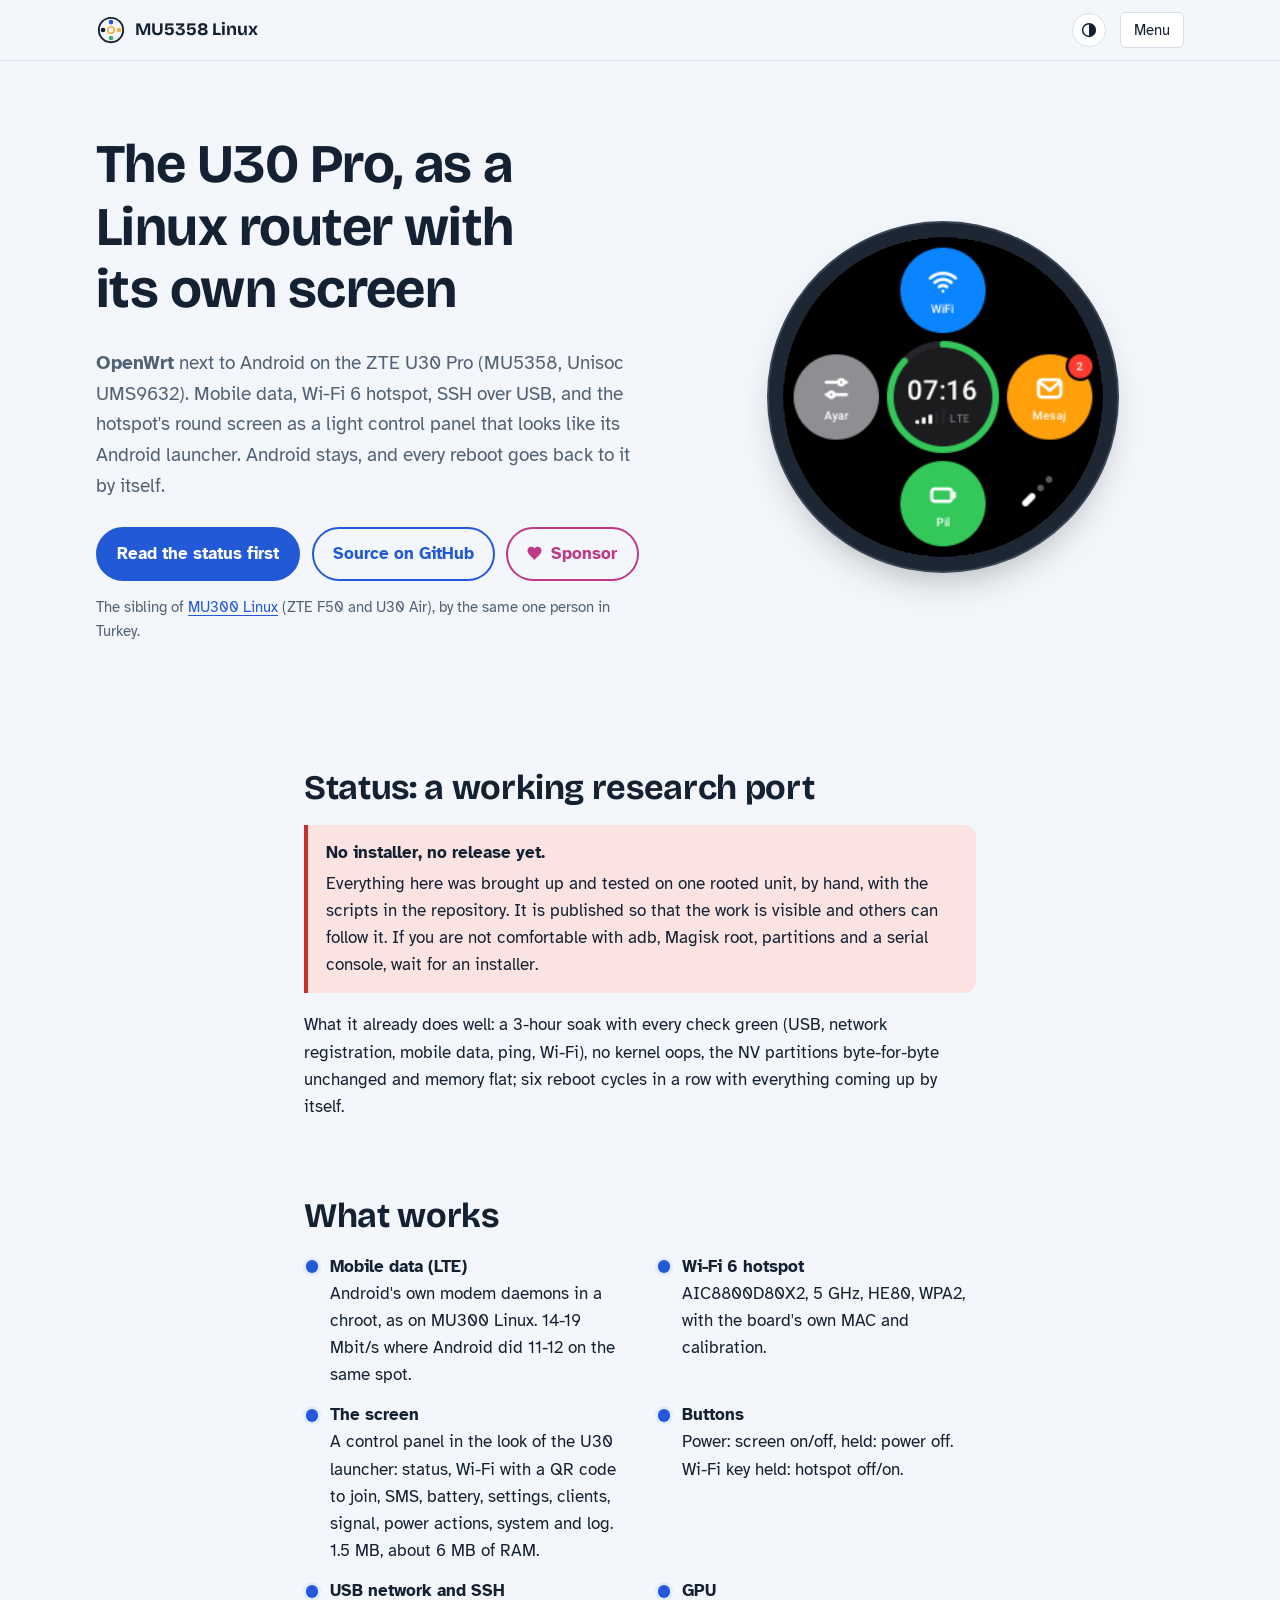
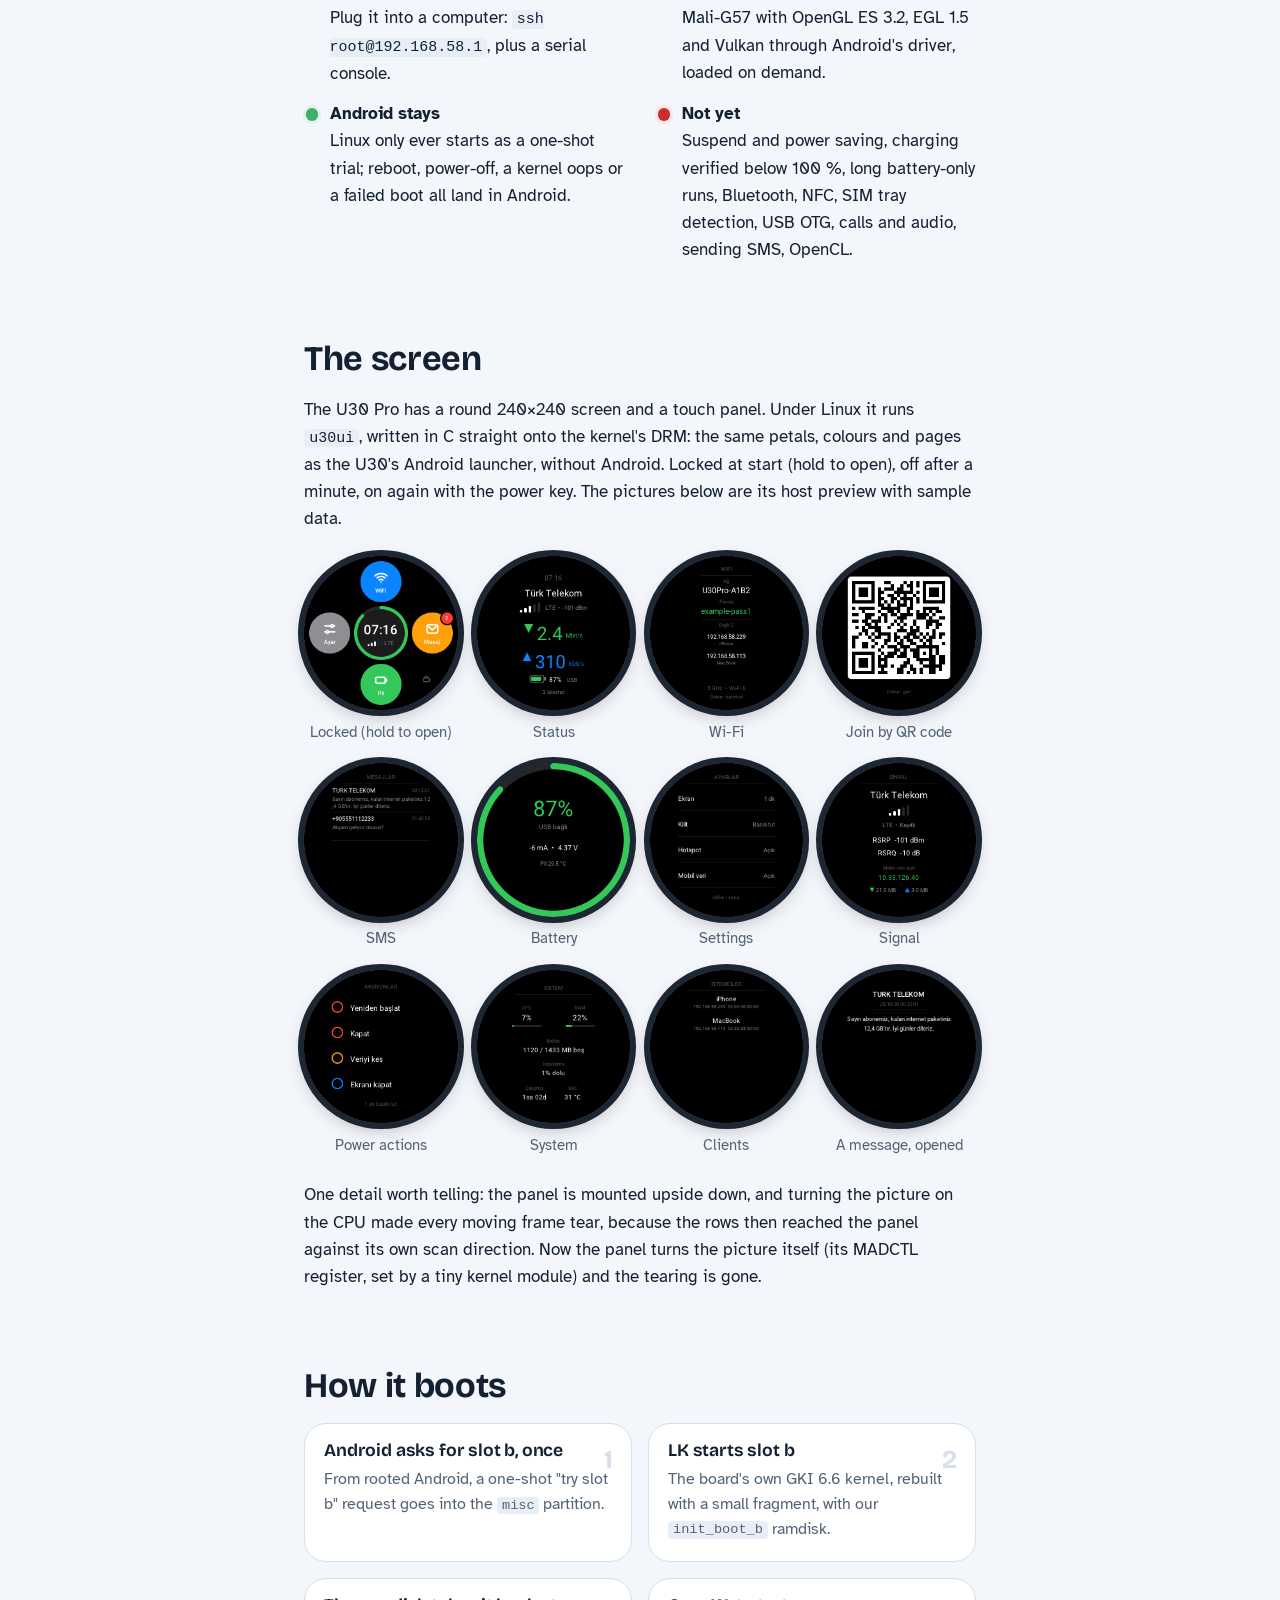
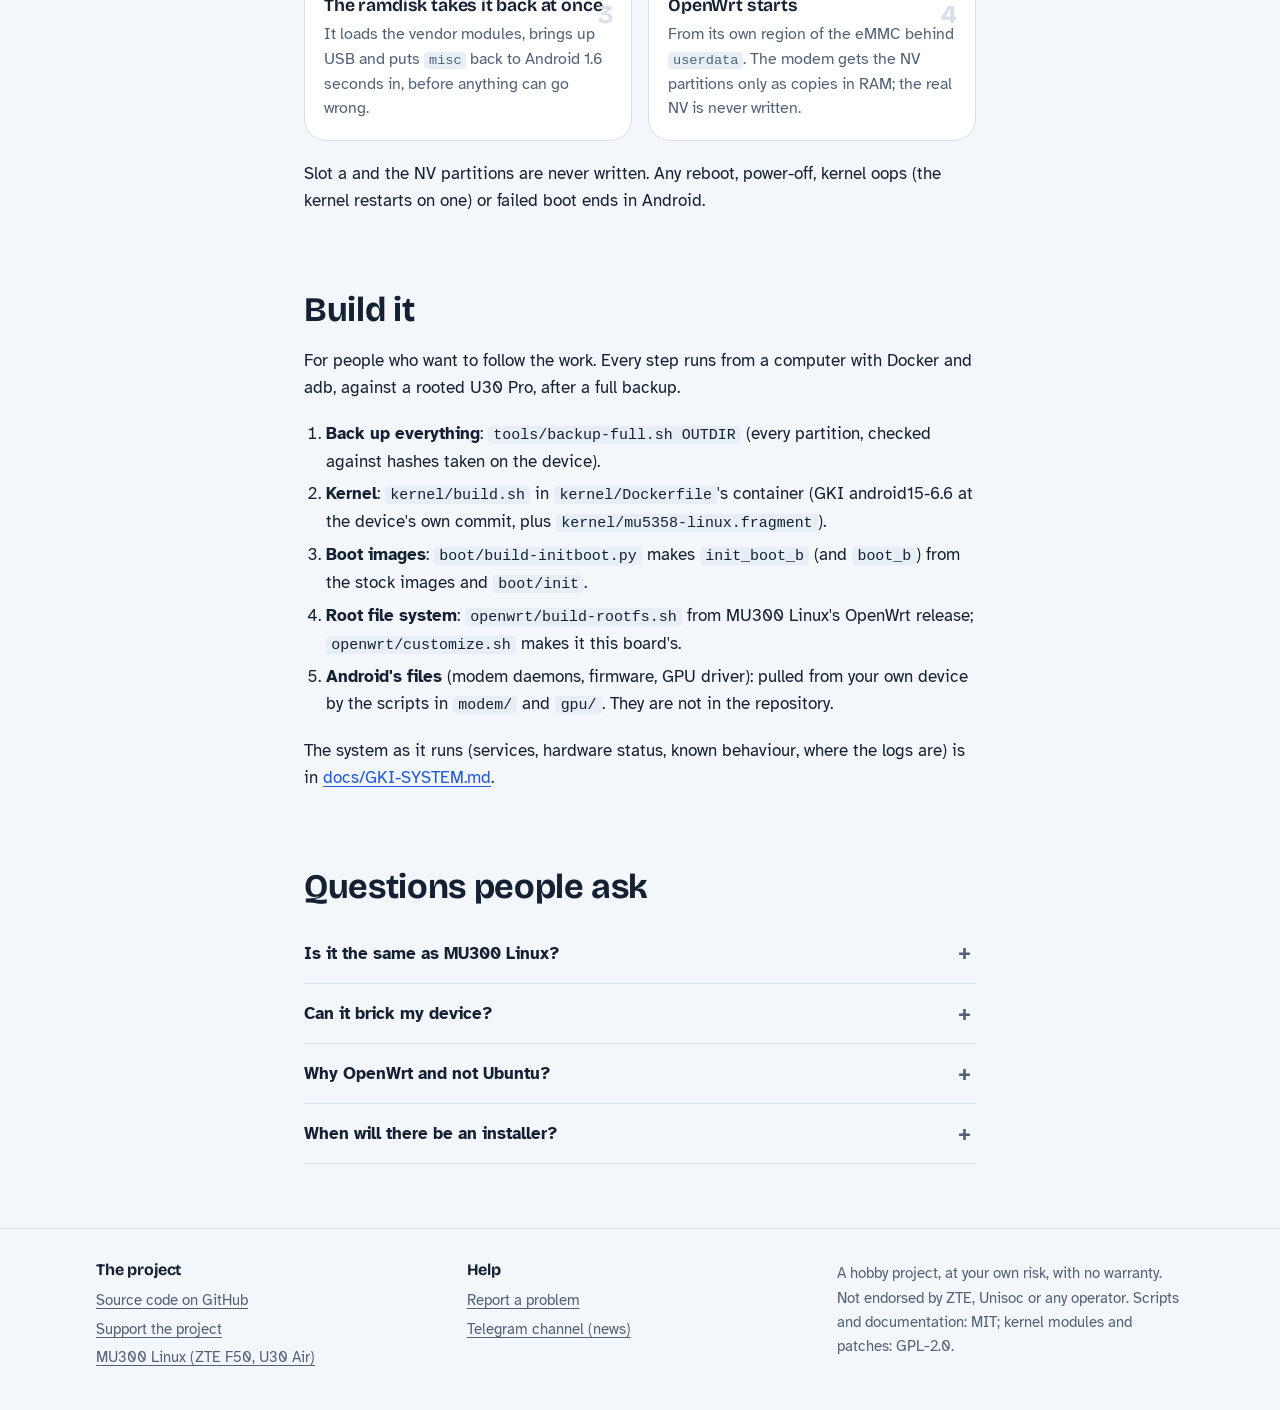
==== site/index.html @ 5063ebd4 "MU5358 Linux: OpenWrt on the ZTE U30 Pro, with its screen as a control panel The research port as it" ====
<!DOCTYPE html>
<html lang="en">
<head>
<meta charset="utf-8">
<meta name="viewport" content="width=device-width, initial-scale=1">
<script>try{var t=localStorage.getItem("mu5358-theme");if(t==="light"||t==="dark")document.documentElement.setAttribute("data-theme",t)}catch(e){}</script>
<title>MU5358 Linux: OpenWrt on the ZTE U30 Pro 5G hotspot</title>
<meta name="description" content="OpenWrt next to Android on the ZTE U30 Pro (MU5358, Unisoc UMS9632) 5G hotspot, with its round screen as a control panel. A working research port, not yet an installer.">
<link rel="canonical" href="https://kaandikec.com/mu5358-linux/">
<link rel="alternate" hreflang="en" href="https://kaandikec.com/mu5358-linux/">
<link rel="alternate" hreflang="tr" href="https://kaandikec.com/mu5358-linux/tr/">
<link rel="alternate" hreflang="x-default" href="https://kaandikec.com/mu5358-linux/">
<meta property="og:type" content="website">
<meta property="og:site_name" content="MU5358 Linux">
<meta property="og:title" content="MU5358 Linux: OpenWrt on the ZTE U30 Pro 5G hotspot">
<meta property="og:description" content="OpenWrt next to Android on the ZTE U30 Pro (UMS9632), with its round screen as a control panel. A working research port.">
<meta property="og:url" content="https://kaandikec.com/mu5358-linux/">
<meta property="og:image" content="https://kaandikec.com/mu5358-linux/assets/img/ui-home.png">
<meta name="theme-color" content="#f3f6fa" media="(prefers-color-scheme: light)">
<meta name="theme-color" content="#0d1520" media="(prefers-color-scheme: dark)">
<link rel="icon" href="assets/favicon.svg" type="image/svg+xml">
<link rel="preconnect" href="https://fonts.googleapis.com">
<link rel="preconnect" href="https://fonts.gstatic.com" crossorigin>
<link rel="stylesheet" href="https://fonts.googleapis.com/css2?family=Atkinson+Hyperlegible:ital,wght@0,400;0,700;1,400&amp;family=Bricolage+Grotesque:opsz,wght@12..96,600;12..96,700&amp;display=swap">
<link rel="stylesheet" href="assets/style.css">
<script src="assets/site.js" defer></script>
</head>
<body>
<a class="skip" href="#content">Skip to the content</a>
<header class="site-header">
<div class="wrap">
<a class="brand" href="./"><svg viewBox="0 0 64 64" aria-hidden="true"><circle cx="32" cy="32" r="26" fill="none" stroke="currentColor" stroke-width="4"/><circle cx="32" cy="15" r="5" fill="#2259d6"/><circle cx="49" cy="32" r="5" fill="#f2b23a"/><circle cx="32" cy="49" r="5" fill="#3fae6a"/><circle cx="15" cy="32" r="5" fill="currentColor"/><circle cx="32" cy="32" r="7" fill="none" stroke="#f2b23a" stroke-width="3.5"/></svg>MU5358 Linux</a>
<nav class="site-nav" id="site-nav" aria-label="Main">
<a href="#works">What works</a>
<a href="#screen">The screen</a>
<a href="#how">How it boots</a>
<a href="#build">Build it</a>
<a href="https://github.com/dikeckaan/mu5358-linux">GitHub</a>
<span class="langs" role="group" aria-label="Language"><a href="./" hreflang="en" lang="en" aria-current="true">English</a><a href="tr/" hreflang="tr" lang="tr">Türkçe</a></span>
</nav>
<button class="theme-btn" type="button" hidden data-labels="Theme|Auto|Light|Dark|follows your system|Change the colour theme"><svg class="i-auto" viewBox="0 0 24 24" aria-hidden="true"><circle cx="12" cy="12" r="8.5" fill="none" stroke="currentColor" stroke-width="2"/><path d="M12 3.5a8.5 8.5 0 0 1 0 17z" fill="currentColor"/></svg><svg class="i-light" viewBox="0 0 24 24" aria-hidden="true"><circle cx="12" cy="12" r="4.5" fill="none" stroke="currentColor" stroke-width="2"/><path d="M12 2v3M12 19v3M2 12h3M19 12h3M4.9 4.9l2.1 2.1M17 17l2.1 2.1M4.9 19.1 7 17M17 7l2.1-2.1" stroke="currentColor" stroke-width="2" stroke-linecap="round"/></svg><svg class="i-dark" viewBox="0 0 24 24" aria-hidden="true"><path d="M20 14.5A8.5 8.5 0 0 1 9.5 4a8.5 8.5 0 1 0 10.5 10.5z" fill="none" stroke="currentColor" stroke-width="2" stroke-linejoin="round"/></svg><span class="theme-name"></span></button>
<button class="menu-btn" type="button" aria-expanded="false" aria-controls="site-nav">Menu</button>
</div>
</header>
<main id="content">

<section class="hero">
<div class="wrap">
<div>
<h1>The U30 Pro, as a Linux router with its own screen</h1>
<p class="lede"><strong>OpenWrt</strong> next to Android on the ZTE U30 Pro (MU5358, Unisoc UMS9632). Mobile data,
Wi-Fi 6 hotspot, SSH over USB, and the hotspot's round screen as a light control panel that looks like its Android
launcher. Android stays, and every reboot goes back to it by itself.</p>
<div class="actions">
<a class="btn primary" href="#status">Read the status first</a>
<a class="btn" href="https://github.com/dikeckaan/mu5358-linux">Source on GitHub</a>
<a class="btn sponsor" href="https://github.com/sponsors/dikeckaan"><svg aria-hidden="true" width="16" height="16" viewBox="0 0 16 16"><path fill="currentColor" d="M8 14.2 6.9 13.2C3 9.7.5 7.4.5 4.6.5 2.4 2.2.7 4.4.7c1.2 0 2.4.6 3.1 1.5C8.2 1.3 9.4.7 10.6.7c2.2 0 3.9 1.7 3.9 3.9 0 2.8-2.5 5.1-6.4 8.6z"/></svg>Sponsor</a>
</div>
<p class="sponsor-note">The sibling of <a href="https://kaandikec.com/mu300-linux/">MU300 Linux</a> (ZTE F50 and U30 Air), by the same one person in Turkey.</p>
</div>
<img class="hero-shot" src="assets/img/ui-home.png" width="240" height="240" alt="The home screen of the U30 Pro under Linux: a clock with a battery ring in the middle, four round petals around it (WiFi, Mesaj, Pil, Ayar)">
</div>
</section>

<section>
<div class="wrap prose">

<h2 id="status">Status: a working research port</h2>
<div class="callout warn"><strong>No installer, no release yet.</strong> Everything here was brought up and tested
on one rooted unit, by hand, with the scripts in the repository. It is published so that the work is visible and
others can follow it. If you are not comfortable with adb, Magisk root, partitions and a serial console, wait for an
installer.</div>
<p>What it already does well: a 3-hour soak with every check green (USB, network registration, mobile data, ping,
Wi-Fi), no kernel oops, the NV partitions byte-for-byte unchanged and memory flat; six reboot cycles in a row with
everything coming up by itself.</p>

<h2 id="works">What works</h2>
<ul class="dots">
<li><strong>Mobile data (LTE)</strong>Android's own modem daemons in a chroot, as on MU300 Linux. 14-19 Mbit/s where Android did 11-12 on the same spot.</li>
<li><strong>Wi-Fi 6 hotspot</strong>AIC8800D80X2, 5 GHz, HE80, WPA2, with the board's own MAC and calibration.</li>
<li><strong>The screen</strong>A control panel in the look of the U30 launcher: status, Wi-Fi with a QR code to join, SMS, battery, settings, clients, signal, power actions, system and log. 1.5 MB, about 6 MB of RAM.</li>
<li><strong>Buttons</strong>Power: screen on/off, held: power off. Wi-Fi key held: hotspot off/on.</li>
<li><strong>USB network and SSH</strong>Plug it into a computer: <code>ssh root@192.168.58.1</code>, plus a serial console.</li>
<li><strong>GPU</strong>Mali-G57 with OpenGL ES 3.2, EGL 1.5 and Vulkan through Android's driver, loaded on demand.</li>
<li class="g"><strong>Android stays</strong>Linux only ever starts as a one-shot trial; reboot, power-off, a kernel oops or a failed boot all land in Android.</li>
<li class="r"><strong>Not yet</strong>Suspend and power saving, charging verified below 100 %, long battery-only runs, Bluetooth, NFC, SIM tray detection, USB OTG, calls and audio, sending SMS, OpenCL.</li>
</ul>

<h2 id="screen">The screen</h2>
<p>The U30 Pro has a round 240×240 screen and a touch panel. Under Linux it runs <code>u30ui</code>, written in C
straight onto the kernel's DRM: the same petals, colours and pages as the U30's Android launcher, without Android.
Locked at start (hold to open), off after a minute, on again with the power key. The pictures below are its host
preview with sample data.</p>
<ul class="shots">
<li><figure><img src="assets/img/ui-home-locked.png" width="240" height="240" alt="The locked home screen with a padlock" loading="lazy"><figcaption>Locked (hold to open)</figcaption></figure></li>
<li><figure><img src="assets/img/ui-status.png" width="240" height="240" alt="Status page: operator, signal bars, download and upload rate, battery and number of clients" loading="lazy"><figcaption>Status</figcaption></figure></li>
<li><figure><img src="assets/img/ui-wifi.png" width="240" height="240" alt="Wi-Fi page: network name, password and connected devices" loading="lazy"><figcaption>Wi-Fi</figcaption></figure></li>
<li><figure><img src="assets/img/ui-wifi-qr.png" width="240" height="240" alt="A QR code to join the hotspot with a phone camera" loading="lazy"><figcaption>Join by QR code</figcaption></figure></li>
<li><figure><img src="assets/img/ui-sms.png" width="240" height="240" alt="Messages page with two SMS" loading="lazy"><figcaption>SMS</figcaption></figure></li>
<li><figure><img src="assets/img/ui-battery.png" width="240" height="240" alt="Battery page: a ring at 87 percent, current, voltage and temperature" loading="lazy"><figcaption>Battery</figcaption></figure></li>
<li><figure><img src="assets/img/ui-settings.png" width="240" height="240" alt="Settings: screen timeout, lock, hotspot, mobile data" loading="lazy"><figcaption>Settings</figcaption></figure></li>
<li><figure><img src="assets/img/ui-signal.png" width="240" height="240" alt="Signal page: RSRP, RSRQ, WAN address and traffic" loading="lazy"><figcaption>Signal</figcaption></figure></li>
<li><figure><img src="assets/img/ui-actions.png" width="240" height="240" alt="Power actions: restart, power off, cut data, screen off, each needs a one-second hold" loading="lazy"><figcaption>Power actions</figcaption></figure></li>
<li><figure><img src="assets/img/ui-system.png" width="240" height="240" alt="System page: CPU, RAM, storage, uptime and SoC temperature" loading="lazy"><figcaption>System</figcaption></figure></li>
<li><figure><img src="assets/img/ui-clients.png" width="240" height="240" alt="Clients page: connected devices with their addresses" loading="lazy"><figcaption>Clients</figcaption></figure></li>
<li><figure><img src="assets/img/ui-sms-open.png" width="240" height="240" alt="One SMS opened in full" loading="lazy"><figcaption>A message, opened</figcaption></figure></li>
</ul>
<p>One detail worth telling: the panel is mounted upside down, and turning the picture on the CPU made every moving
frame tear, because the rows then reached the panel against its own scan direction. Now the panel turns the picture
itself (its MADCTL register, set by a tiny kernel module) and the tearing is gone.</p>

<h2 id="how">How it boots</h2>
<ol class="steps">
<li><h3>Android asks for slot b, once</h3><p>From rooted Android, a one-shot "try slot b" request goes into the <code>misc</code> partition.</p></li>
<li><h3>LK starts slot b</h3><p>The board's own GKI 6.6 kernel, rebuilt with a small fragment, with our <code>init_boot_b</code> ramdisk.</p></li>
<li><h3>The ramdisk takes it back at once</h3><p>It loads the vendor modules, brings up USB and puts <code>misc</code> back to Android 1.6 seconds in, before anything can go wrong.</p></li>
<li><h3>OpenWrt starts</h3><p>From its own region of the eMMC behind <code>userdata</code>. The modem gets the NV partitions only as copies in RAM; the real NV is never written.</p></li>
</ol>
<p>Slot a and the NV partitions are never written. Any reboot, power-off, kernel oops (the kernel restarts on one) or
failed boot ends in Android.</p>

<h2 id="build">Build it</h2>
<p>For people who want to follow the work. Every step runs from a computer with Docker and adb, against a rooted
U30 Pro, after a full backup.</p>
<ol>
<li><strong>Back up everything</strong>: <code>tools/backup-full.sh OUTDIR</code> (every partition, checked against hashes taken on the device).</li>
<li><strong>Kernel</strong>: <code>kernel/build.sh</code> in <code>kernel/Dockerfile</code>'s container (GKI android15-6.6 at the device's own commit, plus <code>kernel/mu5358-linux.fragment</code>).</li>
<li><strong>Boot images</strong>: <code>boot/build-initboot.py</code> makes <code>init_boot_b</code> (and <code>boot_b</code>) from the stock images and <code>boot/init</code>.</li>
<li><strong>Root file system</strong>: <code>openwrt/build-rootfs.sh</code> from MU300 Linux's OpenWrt release; <code>openwrt/customize.sh</code> makes it this board's.</li>
<li><strong>Android's files</strong> (modem daemons, firmware, GPU driver): pulled from your own device by the scripts in <code>modem/</code> and <code>gpu/</code>. They are not in the repository.</li>
</ol>
<p>The system as it runs (services, hardware status, known behaviour, where the logs are) is in
<a href="https://github.com/dikeckaan/mu5358-linux/blob/main/docs/GKI-SYSTEM.md">docs/GKI-SYSTEM.md</a>.</p>

<h2 id="faq">Questions people ask</h2>
<details class="faq"><summary>Is it the same as MU300 Linux?</summary><div><p>It is built on MU300 Linux's OpenWrt and
its modem tools, but the U30 Pro is a different chip (UMS9632), a different Wi-Fi chip, a screen and a touch panel,
and a newer Android (15) with a GKI kernel. So the kernel side, the boot path, the modem's NV handling, Wi-Fi and
everything on the screen are new. MU300 Linux does not support the U30 Pro.</p></div></details>
<details class="faq"><summary>Can it brick my device?</summary><div><p>The project never writes slot a or the NV
partitions, and Linux is never made the default boot. Still, writing partitions on a rooted device is never without
risk; that is why the first step is a full backup.</p></div></details>
<details class="faq"><summary>Why OpenWrt and not Ubuntu?</summary><div><p>It is light (the whole system idles in a
few dozen MB), it is a router first, and MU300 Linux's OpenWrt already brings the modem tools. Ubuntu may come
later.</p></div></details>
<details class="faq"><summary>When will there be an installer?</summary><div><p>After battery-only operation and
charging are verified and a 24-hour soak passes. Follow the repository for news.</p></div></details>

</div>
</section>
</main>
<footer class="site-footer">
<div class="wrap">
<div>
<h2>The project</h2>
<ul>
<li><a href="https://github.com/dikeckaan/mu5358-linux">Source code on GitHub</a></li>
<li><a href="https://github.com/sponsors/dikeckaan">Support the project</a></li>
<li><a href="https://kaandikec.com/mu300-linux/">MU300 Linux (ZTE F50, U30 Air)</a></li>
</ul>
</div>
<div>
<h2>Help</h2>
<ul>
<li><a href="https://github.com/dikeckaan/mu5358-linux/issues">Report a problem</a></li>
<li><a href="https://t.me/mu300project">Telegram channel (news)</a></li>
</ul>
</div>
<div>
<p>A hobby project, at your own risk, with no warranty. Not endorsed by ZTE, Unisoc or any operator. Scripts and documentation: MIT; kernel modules and patches: GPL-2.0.</p>
</div>
</div>
</footer>
</body>
</html>
---- site/assets/style.css ----
/* MU300 Linux website.
   The colours come from the device itself: its network LED is blue on 4G, white on 5G and red with no service.
   Linux is drawn in amber and Android in green, everywhere, so the pictures and the text agree. */

:root {
  --paper: #f3f6fa;
  --surface: #ffffff;
  --ink: #142133;
  --muted: #526276;
  --line: #d6dfea;
  --blue: #2259d6;
  --sponsor: #bf3989;
  --blue-soft: #e3ebfb;
  --amber: #b97700;
  --amber-fill: #f2b23a;
  --amber-soft: #fbf0d8;
  --green: #217a47;
  --green-fill: #3fae6a;
  --green-soft: #def2e6;
  --red: #c4302f;
  --red-soft: #fbe3e2;
  --code-bg: #e8eef6;
  --on-blue: #ffffff;
  --shadow: 0 1px 2px rgba(20, 33, 51, .06), 0 6px 20px rgba(20, 33, 51, .06);
  --radius-s: 6px;
  --radius-m: 12px;
  --radius-l: 22px;
  --measure: 42rem;
  --wide: 68rem;
  --font-body: "Atkinson Hyperlegible", system-ui, -apple-system, "Segoe UI", Roboto, "PingFang SC",
    "Hiragino Sans GB", "Microsoft YaHei", "Noto Sans CJK SC", sans-serif;
  --font-display: "Bricolage Grotesque", var(--font-body);
  --font-code: ui-monospace, "SF Mono", "Cascadia Mono", Menlo, Consolas, monospace;
  color-scheme: light dark;
}

/* Dark: when the system asks for it and the page has not been switched to light, or when it has been switched
   to dark (data-theme on <html>, set by the theme button and restored by the script in <head>). */
@media (prefers-color-scheme: dark) {
  :root:not([data-theme="light"]) {
    --paper: #0d1520;
    --surface: #142031;
    --ink: #e3ebf5;
    --muted: #9cabbe;
    --line: #26364c;
    --blue: #7ea6ff;
  --sponsor: #e86fb6;
    --blue-soft: #1a2a48;
    --amber: #f2b740;
    --amber-fill: #f2b23a;
    --amber-soft: #33290f;
    --green: #5ccf8a;
    --green-fill: #3fae6a;
    --green-soft: #12301f;
    --red: #ff7b72;
    --red-soft: #3a1a1a;
    --code-bg: #1a283b;
    --shadow: 0 1px 2px rgba(0, 0, 0, .3), 0 6px 20px rgba(0, 0, 0, .25);
    --on-blue: #0d1520;
    color-scheme: dark;
  }
}
:root[data-theme="dark"] {
  --paper: #0d1520;
  --surface: #142031;
  --ink: #e3ebf5;
  --muted: #9cabbe;
  --line: #26364c;
  --blue: #7ea6ff;
  --sponsor: #e86fb6;
  --blue-soft: #1a2a48;
  --amber: #f2b740;
  --amber-fill: #f2b23a;
  --amber-soft: #33290f;
  --green: #5ccf8a;
  --green-fill: #3fae6a;
  --green-soft: #12301f;
  --red: #ff7b72;
  --red-soft: #3a1a1a;
  --code-bg: #1a283b;
  --shadow: 0 1px 2px rgba(0, 0, 0, .3), 0 6px 20px rgba(0, 0, 0, .25);
  --on-blue: #0d1520;
  color-scheme: dark;
}
:root[data-theme="light"] { color-scheme: light; }

*, *::before, *::after { box-sizing: border-box; }

html { -webkit-text-size-adjust: 100%; text-size-adjust: 100%; scroll-padding-top: 5rem; }

body {
  margin: 0;
  background: var(--paper);
  color: var(--ink);
  font-family: var(--font-body);
  font-size: 1.0625rem;
  line-height: 1.6;
  overflow-wrap: break-word;
}

:lang(zh) body, body:lang(zh) { line-height: 1.75; }

img, svg { max-width: 100%; height: auto; }

a { color: var(--blue); text-underline-offset: .18em; text-decoration-thickness: 1px; }
a:hover { text-decoration-thickness: 2px; }

:focus-visible { outline: 3px solid var(--amber-fill); outline-offset: 2px; border-radius: 3px; }

.skip {
  position: absolute; left: -999px; top: .5rem;
  background: var(--surface); padding: .5rem 1rem; border-radius: var(--radius-s); z-index: 10;
}
.skip:focus { left: 1rem; }

/* ------------------------------------------------------------------ type */

h1, h2, h3 {
  font-family: var(--font-display);
  line-height: 1.15;
  letter-spacing: -0.01em;
  margin: 0 0 .5em;
  text-wrap: balance;
}
h1 { font-size: clamp(2.1rem, 1.4rem + 3vw, 3.4rem); font-weight: 700; }
h2 { font-size: clamp(1.55rem, 1.2rem + 1.4vw, 2.15rem); font-weight: 700; margin-top: 2.2em; }
h3 { font-size: 1.25rem; font-weight: 650; margin-top: 1.8em; }
h2 + p, h3 + p { margin-top: 0; }
p, ul, ol, table, pre, figure, details, .callout { margin: 0 0 1.1em; }
ul, ol { padding-left: 1.3em; }
li + li { margin-top: .3em; }
strong { font-weight: 700; }
.lede { font-size: 1.2rem; color: var(--muted); max-width: 36rem; }
.muted { color: var(--muted); }
small, .small { font-size: .9rem; }

code, kbd, pre { font-family: var(--font-code); font-size: .88em; }
:not(pre) > code {
  background: var(--code-bg);
  padding: .08em .35em;
  border-radius: 4px;
  overflow-wrap: anywhere;
}
kbd {
  border: 1px solid var(--line); border-bottom-width: 2px; border-radius: 4px;
  padding: 0 .35em; background: var(--surface);
}
pre {
  position: relative;
  background: var(--code-bg);
  border-radius: var(--radius-m);
  padding: 1rem 4.6rem 1rem 1.1rem;
  overflow-x: auto;
  line-height: 1.5;
  tab-size: 4;
}
pre code { white-space: pre; }
pre .c { color: var(--muted); }
.copy {
  position: absolute; top: .45rem; right: .45rem;
  font: inherit; font-family: var(--font-body); font-size: .8rem;
  border: 1px solid var(--line); background: var(--surface); color: var(--ink);
  border-radius: var(--radius-s); padding: .15rem .55rem; cursor: pointer;
}
.copy:hover { border-color: var(--blue); }

/* ------------------------------------------------------------------ layout */

.wrap { width: min(100% - 2rem, var(--wide)); margin-inline: auto; }
.prose { width: min(100% - 2rem, var(--measure)); margin-inline: auto; }
.prose > figure.wide, .prose > .wide {
  width: min(100vw - 3rem, var(--wide));
  margin-left: 50%;
  transform: translateX(-50%);
}
main { padding-bottom: 4rem; overflow-x: clip; }
section { scroll-margin-top: 5rem; }

/* ------------------------------------------------------------------ header */

.site-header {
  position: sticky; top: 0; z-index: 5;
  background: color-mix(in srgb, var(--paper) 88%, transparent);
  backdrop-filter: saturate(1.4) blur(10px);
  -webkit-backdrop-filter: saturate(1.4) blur(10px);
  border-bottom: 1px solid var(--line);
}
.site-header .wrap {
  display: flex; align-items: center; gap: .9rem; min-height: 3.75rem; flex-wrap: nowrap;
}
.brand {
  flex: none; display: inline-flex; align-items: center; gap: .55rem;
  color: var(--ink); text-decoration: none; font-family: var(--font-display); font-weight: 700; font-size: 1.1rem;
}
.brand svg { width: 30px; height: 30px; flex: none; }
.site-nav { display: flex; gap: .2rem .95rem; flex-wrap: nowrap; align-items: center; margin-left: auto; white-space: nowrap; }
.site-nav a { color: var(--ink); text-decoration: none; font-size: .97rem; padding: .3rem 0; }
.site-nav a:hover, .site-nav a[aria-current="page"] { color: var(--blue); }
.site-nav a[aria-current="page"] { box-shadow: inset 0 -2px 0 var(--blue); }
.langs { display: flex; gap: .15rem; margin-left: .4rem; }
.langs a {
  font-size: .85rem; padding: .15rem .45rem; border-radius: var(--radius-s); border: 1px solid transparent;
  color: var(--muted); text-decoration: none;
}
.langs a[aria-current="true"] { border-color: var(--line); color: var(--ink); background: var(--surface); }
.theme-btn {
  flex: none; display: inline-grid; place-items: center; width: 2.1rem; height: 2.1rem; padding: 0;
  color: var(--ink); background: var(--surface); border: 1px solid var(--line); border-radius: 50%; cursor: pointer;
}
.theme-btn[hidden] { display: none; }
/* the name of the theme is in the button's label and tooltip; on screen the icon says it */
.theme-name { position: absolute; width: 1px; height: 1px; overflow: hidden; clip-path: inset(50%); white-space: nowrap; }
.theme-btn:hover { border-color: var(--blue); }
.theme-btn svg { width: 18px; height: 18px; display: none; }
.theme-btn[data-mode="auto"] .i-auto, .theme-btn[data-mode="light"] .i-light, .theme-btn[data-mode="dark"] .i-dark { display: block; }
.menu-btn {
  display: none; margin-left: auto;
  font: inherit; font-size: .95rem; background: var(--surface); color: var(--ink);
  border: 1px solid var(--line); border-radius: var(--radius-s); padding: .3rem .8rem; cursor: pointer;
}

/* Below this width the longest menu (Turkish, about 1260 px with the logo and the theme button) no longer fits on
   one row, so every language switches to the menu button instead of wrapping. */
@media (max-width: 1290px) {
  .site-header .wrap { flex-wrap: wrap; }
  .site-nav { flex-wrap: wrap; }   /* without JavaScript the links simply wrap */
  .js .menu-btn { display: inline-block; margin-left: 0; }
  .js .theme-btn { margin-left: auto; }
  .js .site-nav { order: 3; display: none; width: 100%; flex-direction: column; align-items: flex-start; padding: .4rem 0 1rem; }
  .js .site-nav.open { display: flex; }
  .js .site-nav .langs { margin-left: 0; margin-top: .4rem; }
}

/* ------------------------------------------------------------------ hero */

.hero { padding: clamp(2rem, 6vw, 4.5rem) 0 2rem; }
.hero .wrap {
  display: grid; gap: clamp(1.5rem, 4vw, 3.5rem);
  grid-template-columns: minmax(0, 1.15fr) minmax(0, 1fr); align-items: center;
}
.hero h1 { max-width: 15ch; }
.hero .lede { margin-bottom: 1.6rem; }
.hero-art { justify-self: center; width: min(100%, 440px); height: auto; }
@media (max-width: 760px) {
  .hero .wrap { grid-template-columns: 1fr; }
  .hero-art { order: -1; width: min(100%, 300px); }
}

.page-head { padding: clamp(2rem, 5vw, 3.5rem) 0 .5rem; }
.page-head h1 { max-width: 20ch; }
.crumbs { font-size: .9rem; color: var(--muted); margin-bottom: .8rem; }
.crumbs a { color: var(--muted); }

.actions { display: flex; flex-wrap: wrap; gap: .7rem; }
.btn {
  display: inline-flex; align-items: center; gap: .5rem;
  padding: .7rem 1.2rem; border-radius: 999px; font-weight: 700; text-decoration: none;
  border: 2px solid var(--blue); color: var(--blue); background: transparent;
}
.btn.primary { background: var(--blue); color: var(--on-blue); }
.btn:hover { text-decoration: none; filter: brightness(1.06); }
.btn.sponsor { border-color: var(--sponsor); color: var(--sponsor); }
.btn.sponsor svg { flex: none; }
.btn.sponsor:hover { background: var(--sponsor); color: #fff; filter: none; }
.btn.small { padding: .35rem .85rem; font-size: .92rem; }
.sponsor-note { margin-top: .9rem; color: var(--muted); font-size: .95rem; max-width: 52ch; }
.sponsor-line { display: flex; flex-wrap: wrap; align-items: center; gap: .6rem; color: var(--muted); }

/* ------------------------------------------------------------------ blocks */

.callout {
  border-left: 4px solid var(--blue);
  background: var(--blue-soft);
  padding: .9rem 1.1rem;
  border-radius: 0 var(--radius-m) var(--radius-m) 0;
}
.callout > :last-child { margin-bottom: 0; }
.callout.warn { border-color: var(--red); background: var(--red-soft); }
.callout.linux { border-color: var(--amber-fill); background: var(--amber-soft); }
.callout.android { border-color: var(--green-fill); background: var(--green-soft); }
.callout > strong:first-child { display: block; margin-bottom: .2rem; }

figure { margin-inline: 0; }
figure img { display: block; margin-inline: auto; }
figcaption { color: var(--muted); font-size: .95rem; margin-top: .6rem; text-align: center; }
.panel {
  background: var(--surface); border: 1px solid var(--line); border-radius: var(--radius-l);
  padding: clamp(1rem, 3vw, 2rem); box-shadow: var(--shadow);
}
/* On a phone the diagrams would shrink until their labels are unreadable: keep them at a readable size and let
   the picture itself scroll sideways (never the page). */
.diagram { overflow-x: auto; }
.diagram svg { display: block; width: 100%; height: auto; min-width: 620px; margin-inline: auto; }
.diagram svg[viewBox="0 0 960 860"] { max-width: 720px; }


/* tables */
.table-scroll { overflow-x: auto; margin-bottom: 1.2em; border: 1px solid var(--line); border-radius: var(--radius-m); background: var(--surface); }
.table-scroll table { margin: 0; }
table { border-collapse: collapse; width: 100%; font-size: .97rem; }
th, td { text-align: left; vertical-align: top; padding: .6rem .8rem; border-bottom: 1px solid var(--line); }
tr:last-child > td { border-bottom: 0; }
thead th { font-family: var(--font-display); font-weight: 650; background: var(--code-bg); }
tbody th { font-weight: 700; }
td.yes::before, td.no::before, td.part::before {
  content: ""; display: inline-block; width: .7em; height: .7em; border-radius: 50%;
  margin-right: .45em; vertical-align: .02em;
}
td.yes::before { background: var(--green-fill); }
td.no::before { background: var(--red); }
td.part::before { background: var(--amber-fill); }

/* the LED dot list: what works, in the device's own colours */
.dots { list-style: none; padding: 0; display: grid; gap: .8rem 2rem; grid-template-columns: repeat(auto-fit, minmax(16rem, 1fr)); }
.dots li { margin: 0; padding-left: 1.6rem; position: relative; }
.dots li::before {
  content: ""; position: absolute; left: .1rem; top: .45em; width: .8rem; height: .8rem; border-radius: 50%;
  background: var(--blue); box-shadow: 0 0 0 3px var(--blue-soft);
}
.dots li.a::before { background: var(--amber-fill); box-shadow: 0 0 0 3px var(--amber-soft); }
.dots li.g::before { background: var(--green-fill); box-shadow: 0 0 0 3px var(--green-soft); }
.dots li.r::before { background: var(--red); box-shadow: 0 0 0 3px var(--red-soft); }
.dots strong { display: block; }

/* numbered, illustrated steps: only where the content really is a sequence */
.steps { list-style: none; padding: 0; counter-reset: step; display: grid; gap: 1rem; grid-template-columns: repeat(auto-fit, minmax(14.5rem, 1fr)); }
.steps > li {
  counter-increment: step; margin: 0;
  background: var(--surface); border: 1px solid var(--line); border-radius: var(--radius-l);
  padding: 1.1rem 1.2rem 1.2rem; position: relative;
}
.steps > li::before {
  content: counter(step);
  position: absolute; top: 1rem; right: 1.1rem;
  font-family: var(--font-display); font-weight: 700; font-size: 1.6rem; color: var(--line);
}
.steps svg { width: 56px; height: 56px; display: block; margin-bottom: .6rem; }
.steps h3 { margin: 0 0 .35rem; font-size: 1.1rem; }
.steps p { margin: 0; color: var(--muted); font-size: .97rem; }

/* the long guide: big step numbers in the margin */
.guide-step { position: relative; padding-left: 3.4rem; margin-top: 2.6rem; }
.guide-step > h2 { margin-top: 0; }
.guide-step .num {
  position: absolute; left: 0; top: .1rem;
  width: 2.5rem; height: 2.5rem; border-radius: 50%;
  display: grid; place-items: center;
  background: var(--blue); color: var(--on-blue); font-family: var(--font-display); font-weight: 700; font-size: 1.2rem;
}
@media (max-width: 520px) {
  .guide-step { padding-left: 0; }
  .guide-step .num { position: static; margin-bottom: .6rem; }
}

/* questions the installer asks */
.qa { border: 1px solid var(--line); border-radius: var(--radius-m); background: var(--surface); margin-bottom: .8rem; padding: .9rem 1.1rem; }
.qa .ask { font-family: var(--font-code); font-size: .9rem; background: var(--code-bg); padding: .45rem .7rem; border-radius: var(--radius-s); display: block; margin-bottom: .55rem; overflow-wrap: anywhere; }
.qa p { margin: 0 0 .4rem; }
.qa p:last-child { margin-bottom: 0; }
.qa .pick { color: var(--muted); font-size: .95rem; }

/* side-by-side cards with a coloured top edge */
.cards { display: grid; gap: 1rem; grid-template-columns: repeat(auto-fit, minmax(12.5rem, 1fr)); margin-bottom: 1.4rem; }
.card { background: var(--surface); border: 1px solid var(--line); border-top: 5px solid var(--blue); border-radius: var(--radius-m); padding: 1rem 1.2rem; }
.card.linux { border-top-color: var(--amber-fill); }
.card.android { border-top-color: var(--green-fill); }
.card.red { border-top-color: var(--red); }
.card h3 { margin-top: 0; }
.card > :last-child { margin-bottom: 0; }

/* FAQ */
details.faq { border-bottom: 1px solid var(--line); padding: .2rem 0; margin: 0; }
details.faq summary {
  cursor: pointer; list-style: none; padding: .8rem 2rem .8rem 0; font-weight: 700; position: relative;
}
details.faq summary::-webkit-details-marker { display: none; }
details.faq summary::after {
  content: "+"; position: absolute; right: .3rem; top: .6rem; font-size: 1.3rem; color: var(--muted);
}
details.faq[open] summary::after { content: "\2212"; }
details.faq > div { padding: 0 0 1rem; }
details.faq > div > :last-child { margin-bottom: 0; }

/* table of contents on long pages */
.toc { background: var(--surface); border: 1px solid var(--line); border-radius: var(--radius-m); padding: .9rem 1.2rem; }
.toc h2 { font-size: 1rem; margin: 0 0 .4rem; }
.toc ol { margin: 0; columns: 2 14rem; }

/* ------------------------------------------------------------------ footer */

.site-footer { border-top: 1px solid var(--line); padding: 2rem 0 3rem; color: var(--muted); font-size: .95rem; }
.site-footer .wrap { display: grid; gap: 1.5rem; grid-template-columns: repeat(auto-fit, minmax(13rem, 1fr)); }
.site-footer h2 { font-size: 1rem; margin: 0 0 .5rem; color: var(--ink); }
.site-footer ul { list-style: none; padding: 0; margin: 0; }
.site-footer a { color: var(--muted); }
.site-footer a:hover { color: var(--blue); }
.site-footer p { margin: 0 0 .6rem; }

@media print {
  .site-header, .site-footer, .copy { display: none; }
  body { background: #fff; color: #000; }
}

/* mu5358-linux: the round screen's pages */
.shots { display: grid; grid-template-columns: repeat(auto-fill, minmax(150px, 1fr)); gap: 1.2rem; list-style: none; padding: 0; margin: 1.5rem 0; }
.shots li + li { margin: 0; }
.shots figure { margin: 0; text-align: center; }
.shots img { width: 100%; max-width: 190px; aspect-ratio: 1; border-radius: 50%; background: #000; box-shadow: 0 0 0 6px #1d2633, 0 6px 18px rgba(0, 0, 0, .25); }
.shots figcaption { margin-top: .6rem; }
.hero-shot { justify-self: center; width: min(320px, 80vw); aspect-ratio: 1; border-radius: 50%; background: #000; box-shadow: 0 0 0 14px #1d2633, 0 0 0 16px #3a4657, 0 18px 40px rgba(0, 0, 0, .3); }
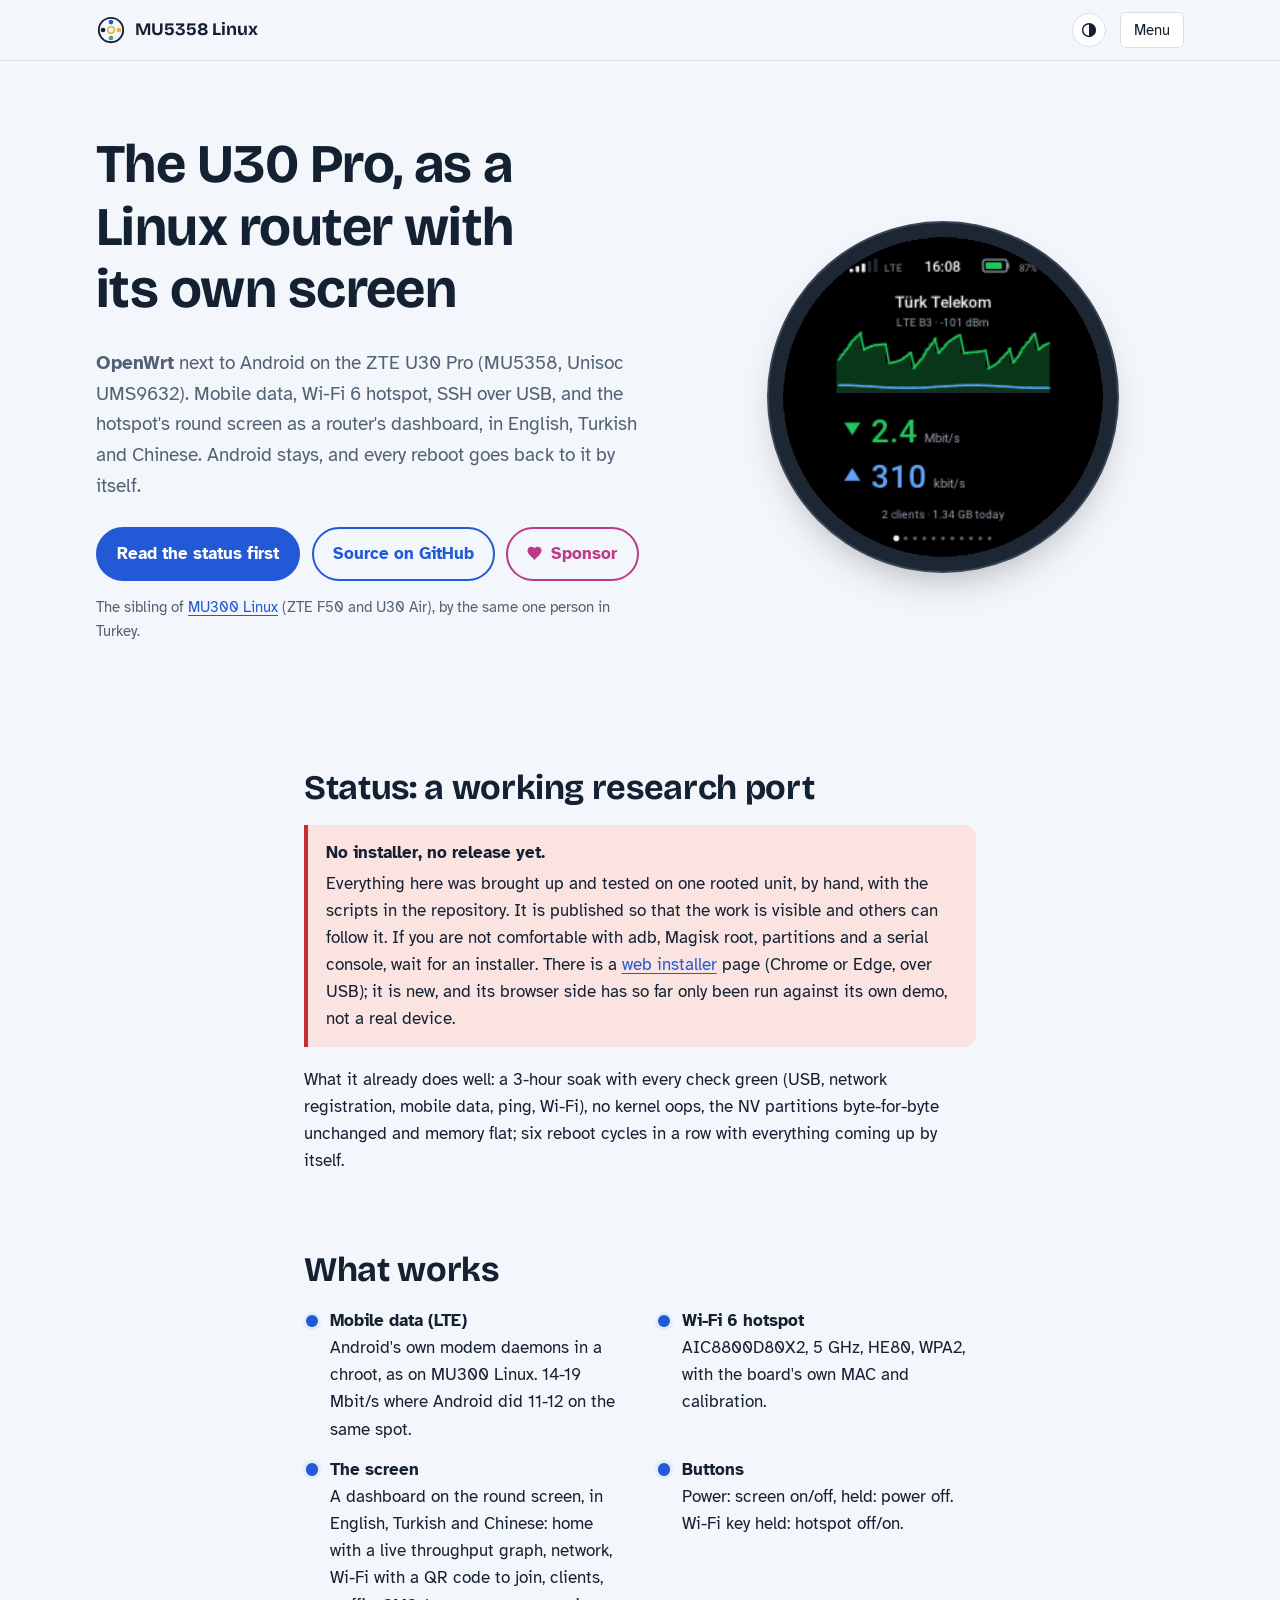
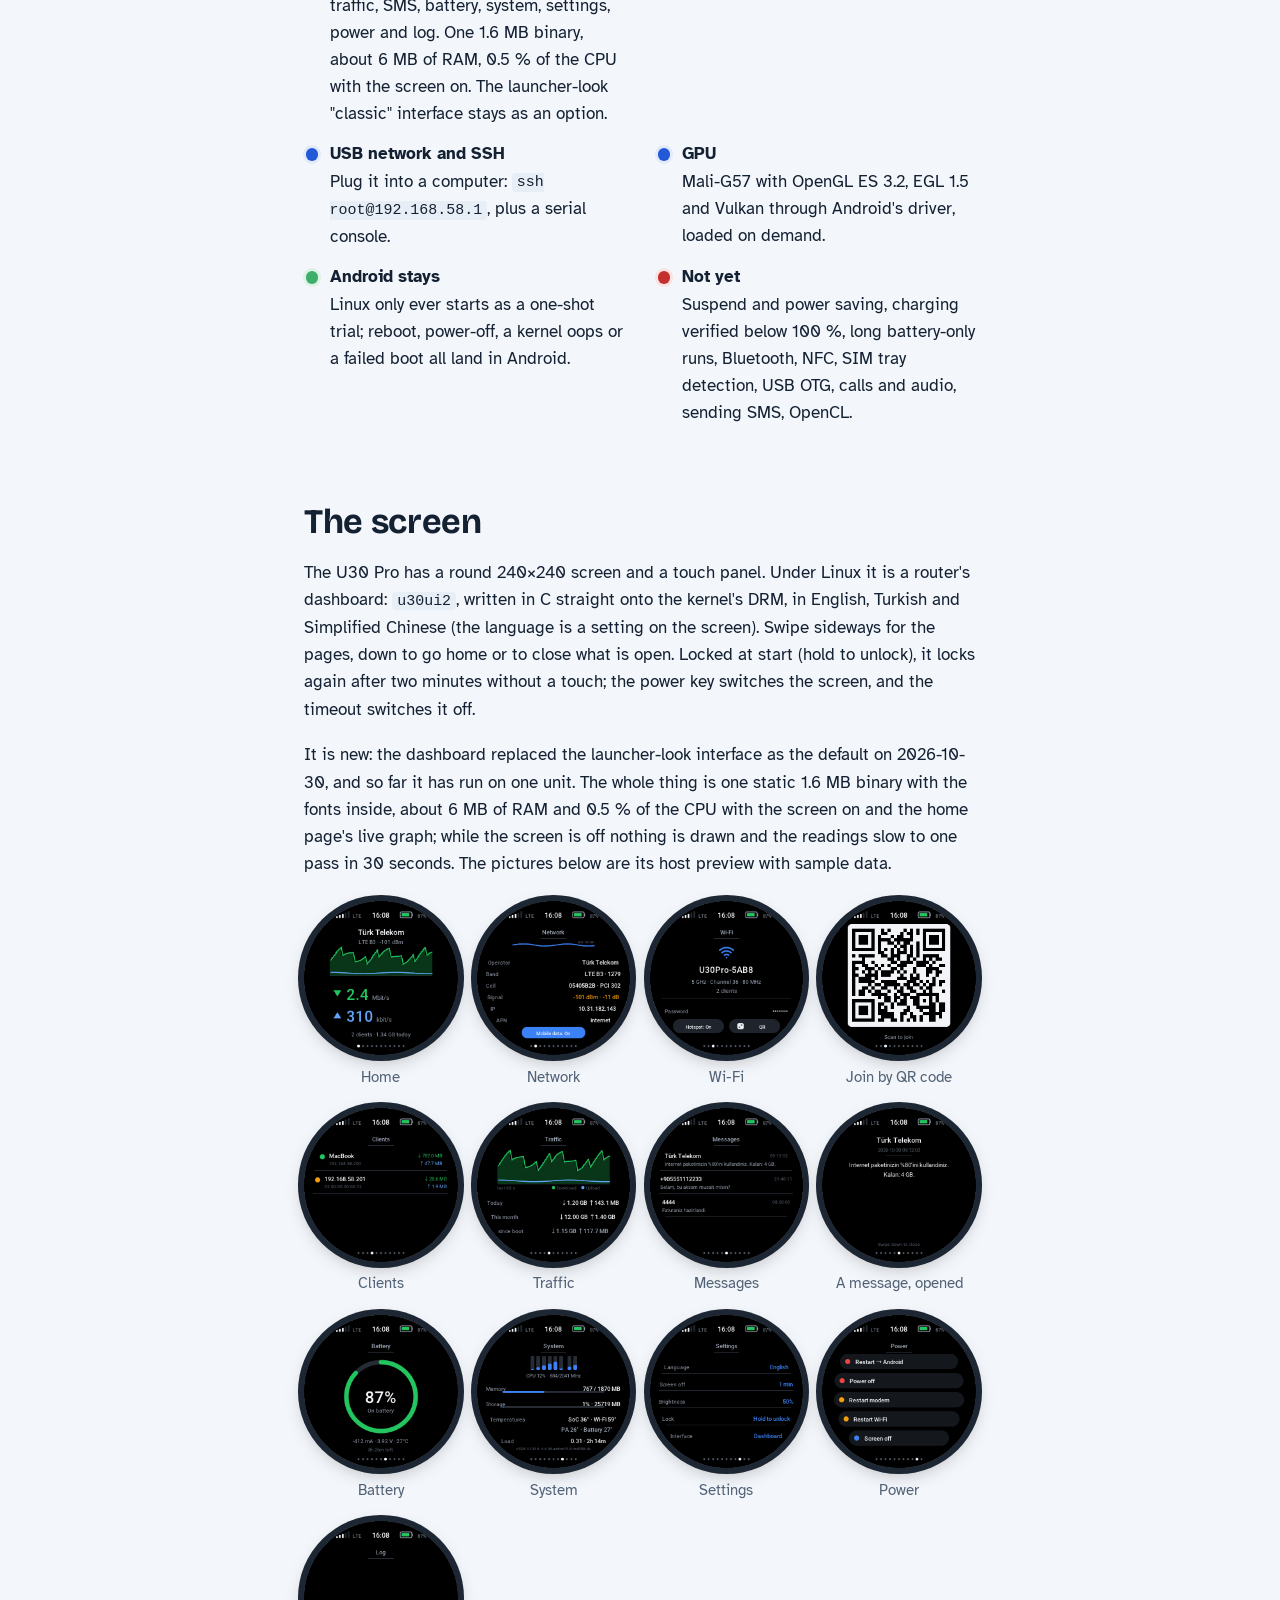
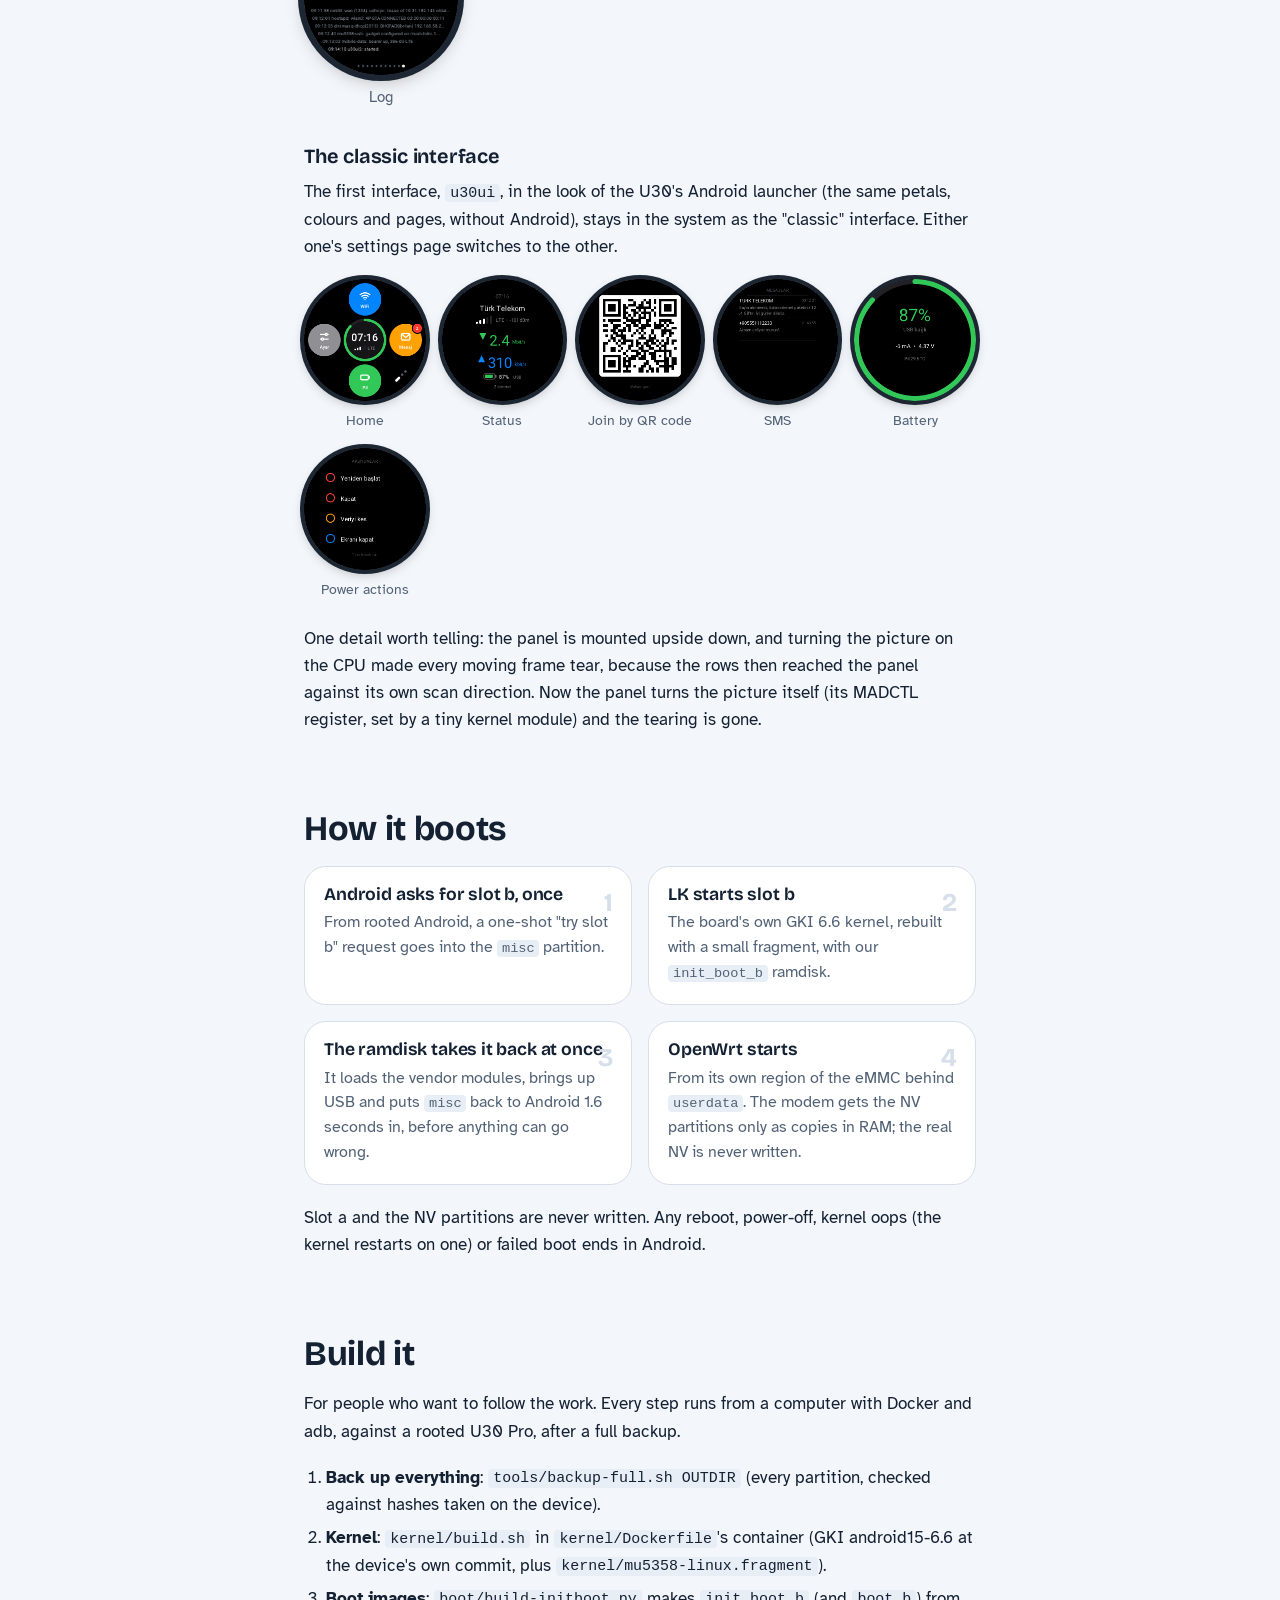
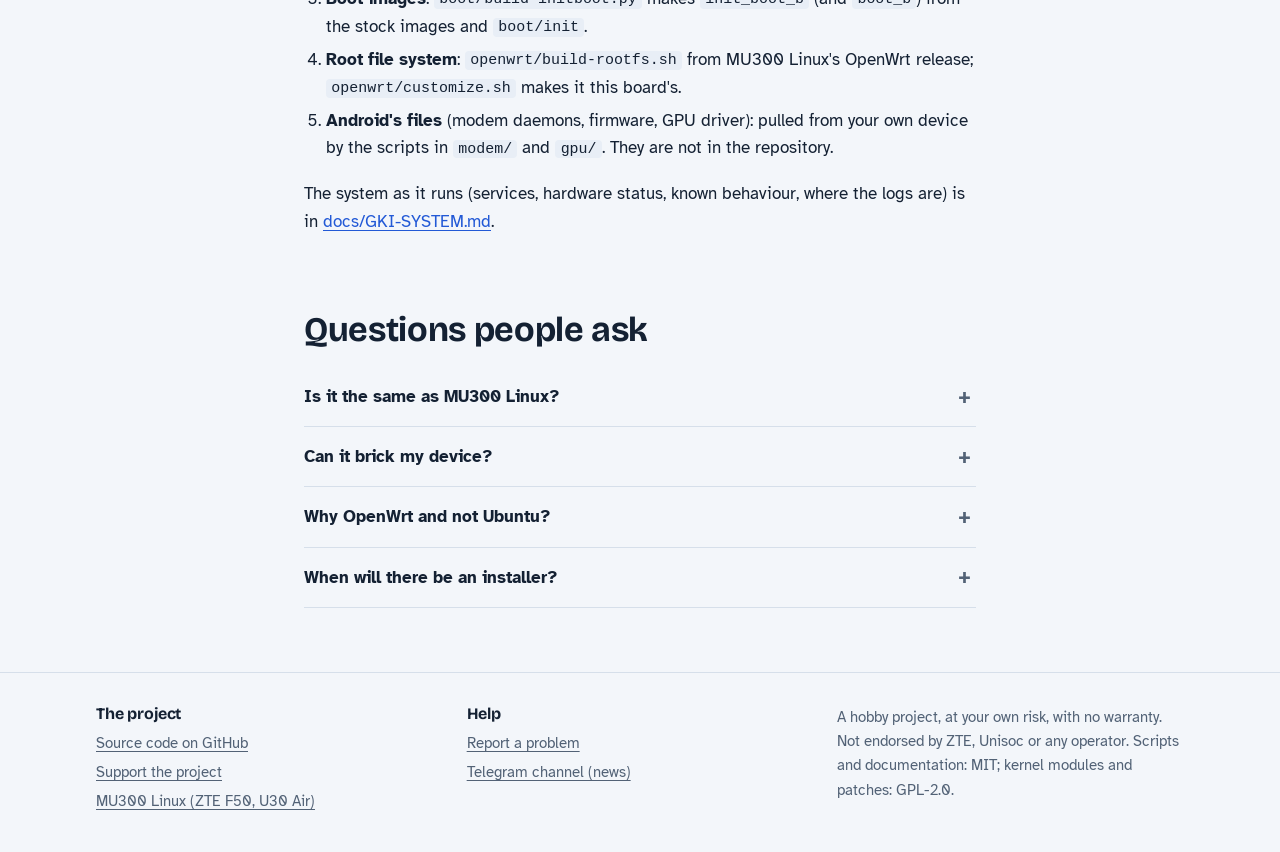
==== commit f3b6fb37: "Web installer, signed releases, the dashboard screen and the mu300 parity work The web installer (si" ====
--- a/site/index.html
+++ b/site/index.html
@@ -9,13 +9,14 @@
 <link rel="canonical" href="https://kaandikec.com/mu5358-linux/">
 <link rel="alternate" hreflang="en" href="https://kaandikec.com/mu5358-linux/">
 <link rel="alternate" hreflang="tr" href="https://kaandikec.com/mu5358-linux/tr/">
+<link rel="alternate" hreflang="zh-Hans" href="https://kaandikec.com/mu5358-linux/zh/">
 <link rel="alternate" hreflang="x-default" href="https://kaandikec.com/mu5358-linux/">
 <meta property="og:type" content="website">
 <meta property="og:site_name" content="MU5358 Linux">
 <meta property="og:title" content="MU5358 Linux: OpenWrt on the ZTE U30 Pro 5G hotspot">
 <meta property="og:description" content="OpenWrt next to Android on the ZTE U30 Pro (UMS9632), with its round screen as a control panel. A working research port.">
 <meta property="og:url" content="https://kaandikec.com/mu5358-linux/">
-<meta property="og:image" content="https://kaandikec.com/mu5358-linux/assets/img/ui-home.png">
+<meta property="og:image" content="https://kaandikec.com/mu5358-linux/assets/img/ui2-home-en.png">
 <meta name="theme-color" content="#f3f6fa" media="(prefers-color-scheme: light)">
 <meta name="theme-color" content="#0d1520" media="(prefers-color-scheme: dark)">
 <link rel="icon" href="assets/favicon.svg" type="image/svg+xml">
@@ -35,8 +36,9 @@
 <a href="#screen">The screen</a>
 <a href="#how">How it boots</a>
 <a href="#build">Build it</a>
+<a href="web-installer/">Web installer</a>
 <a href="https://github.com/dikeckaan/mu5358-linux">GitHub</a>
-<span class="langs" role="group" aria-label="Language"><a href="./" hreflang="en" lang="en" aria-current="true">English</a><a href="tr/" hreflang="tr" lang="tr">Türkçe</a></span>
+<span class="langs" role="group" aria-label="Language"><a href="./" hreflang="en" lang="en" aria-current="true">English</a><a href="tr/" hreflang="tr" lang="tr">Türkçe</a><a href="zh/" hreflang="zh-Hans" lang="zh-Hans">中文</a></span>
 </nav>
 <button class="theme-btn" type="button" hidden data-labels="Theme|Auto|Light|Dark|follows your system|Change the colour theme"><svg class="i-auto" viewBox="0 0 24 24" aria-hidden="true"><circle cx="12" cy="12" r="8.5" fill="none" stroke="currentColor" stroke-width="2"/><path d="M12 3.5a8.5 8.5 0 0 1 0 17z" fill="currentColor"/></svg><svg class="i-light" viewBox="0 0 24 24" aria-hidden="true"><circle cx="12" cy="12" r="4.5" fill="none" stroke="currentColor" stroke-width="2"/><path d="M12 2v3M12 19v3M2 12h3M19 12h3M4.9 4.9l2.1 2.1M17 17l2.1 2.1M4.9 19.1 7 17M17 7l2.1-2.1" stroke="currentColor" stroke-width="2" stroke-linecap="round"/></svg><svg class="i-dark" viewBox="0 0 24 24" aria-hidden="true"><path d="M20 14.5A8.5 8.5 0 0 1 9.5 4a8.5 8.5 0 1 0 10.5 10.5z" fill="none" stroke="currentColor" stroke-width="2" stroke-linejoin="round"/></svg><span class="theme-name"></span></button>
 <button class="menu-btn" type="button" aria-expanded="false" aria-controls="site-nav">Menu</button>
@@ -49,8 +51,8 @@
 <div>
 <h1>The U30 Pro, as a Linux router with its own screen</h1>
 <p class="lede"><strong>OpenWrt</strong> next to Android on the ZTE U30 Pro (MU5358, Unisoc UMS9632). Mobile data,
-Wi-Fi 6 hotspot, SSH over USB, and the hotspot's round screen as a light control panel that looks like its Android
-launcher. Android stays, and every reboot goes back to it by itself.</p>
+Wi-Fi 6 hotspot, SSH over USB, and the hotspot's round screen as a router's dashboard, in English, Turkish and
+Chinese. Android stays, and every reboot goes back to it by itself.</p>
 <div class="actions">
 <a class="btn primary" href="#status">Read the status first</a>
 <a class="btn" href="https://github.com/dikeckaan/mu5358-linux">Source on GitHub</a>
@@ -58,7 +60,7 @@
 </div>
 <p class="sponsor-note">The sibling of <a href="https://kaandikec.com/mu300-linux/">MU300 Linux</a> (ZTE F50 and U30 Air), by the same one person in Turkey.</p>
 </div>
-<img class="hero-shot" src="assets/img/ui-home.png" width="240" height="240" alt="The home screen of the U30 Pro under Linux: a clock with a battery ring in the middle, four round petals around it (WiFi, Mesaj, Pil, Ayar)">
+<img class="hero-shot" src="assets/img/ui2-home-en.png" width="240" height="240" alt="The dashboard's home page on the U30 Pro's round screen: a status bar with signal, LTE, the time and the battery; the operator, the band and signal strength; a graph of the last minute's throughput; 2.4 Mbit/s down and 310 kbit/s up; two clients and today's data">
 </div>
 </section>
 
@@ -69,7 +71,8 @@
 <div class="callout warn"><strong>No installer, no release yet.</strong> Everything here was brought up and tested
 on one rooted unit, by hand, with the scripts in the repository. It is published so that the work is visible and
 others can follow it. If you are not comfortable with adb, Magisk root, partitions and a serial console, wait for an
-installer.</div>
+installer. There is a <a href="web-installer/">web installer</a> page (Chrome or Edge, over USB); it is new, and its
+browser side has so far only been run against its own demo, not a real device.</div>
 <p>What it already does well: a 3-hour soak with every check green (USB, network registration, mobile data, ping,
 Wi-Fi), no kernel oops, the NV partitions byte-for-byte unchanged and memory flat; six reboot cycles in a row with
 everything coming up by itself.</p>
@@ -78,7 +81,7 @@
 <ul class="dots">
 <li><strong>Mobile data (LTE)</strong>Android's own modem daemons in a chroot, as on MU300 Linux. 14-19 Mbit/s where Android did 11-12 on the same spot.</li>
 <li><strong>Wi-Fi 6 hotspot</strong>AIC8800D80X2, 5 GHz, HE80, WPA2, with the board's own MAC and calibration.</li>
-<li><strong>The screen</strong>A control panel in the look of the U30 launcher: status, Wi-Fi with a QR code to join, SMS, battery, settings, clients, signal, power actions, system and log. 1.5 MB, about 6 MB of RAM.</li>
+<li><strong>The screen</strong>A dashboard on the round screen, in English, Turkish and Chinese: home with a live throughput graph, network, Wi-Fi with a QR code to join, clients, traffic, SMS, battery, system, settings, power and log. One 1.6 MB binary, about 6 MB of RAM, 0.5 % of the CPU with the screen on. The launcher-look "classic" interface stays as an option.</li>
 <li><strong>Buttons</strong>Power: screen on/off, held: power off. Wi-Fi key held: hotspot off/on.</li>
 <li><strong>USB network and SSH</strong>Plug it into a computer: <code>ssh root@192.168.58.1</code>, plus a serial console.</li>
 <li><strong>GPU</strong>Mali-G57 with OpenGL ES 3.2, EGL 1.5 and Vulkan through Android's driver, loaded on demand.</li>
@@ -87,23 +90,39 @@
 </ul>
 
 <h2 id="screen">The screen</h2>
-<p>The U30 Pro has a round 240×240 screen and a touch panel. Under Linux it runs <code>u30ui</code>, written in C
-straight onto the kernel's DRM: the same petals, colours and pages as the U30's Android launcher, without Android.
-Locked at start (hold to open), off after a minute, on again with the power key. The pictures below are its host
-preview with sample data.</p>
+<p>The U30 Pro has a round 240×240 screen and a touch panel. Under Linux it is a router's dashboard: <code>u30ui2</code>,
+written in C straight onto the kernel's DRM, in English, Turkish and Simplified Chinese (the language is a setting on
+the screen). Swipe sideways for the pages, down to go home or to close what is open. Locked at start (hold to unlock),
+it locks again after two minutes without a touch; the power key switches the screen, and the timeout switches it off.</p>
+<p>It is new: the dashboard replaced the launcher-look interface as the default on 2026-10-30, and so far it has run on
+one unit. The whole thing is one static 1.6 MB binary with the fonts inside, about 6 MB of RAM and 0.5 % of the CPU
+with the screen on and the home page's live graph; while the screen is off nothing is drawn and the readings slow to
+one pass in 30 seconds. The pictures below are its host preview with sample data.</p>
 <ul class="shots">
-<li><figure><img src="assets/img/ui-home-locked.png" width="240" height="240" alt="The locked home screen with a padlock" loading="lazy"><figcaption>Locked (hold to open)</figcaption></figure></li>
+<li><figure><img src="assets/img/ui2-home-en.png" width="240" height="240" alt="Home: operator, LTE band and signal strength, a graph of the last minute's throughput, the download and upload rates, two clients and today's data" loading="lazy"><figcaption>Home</figcaption></figure></li>
+<li><figure><img src="assets/img/ui2-network-en.png" width="240" height="240" alt="Network: the signal's last ten minutes as a line, operator, band and EARFCN, cell and PCI, RSRP and RSRQ, IP address, APN, and the mobile data switch" loading="lazy"><figcaption>Network</figcaption></figure></li>
+<li><figure><img src="assets/img/ui2-wifi-en.png" width="240" height="240" alt="Wi-Fi: the network name, 5 GHz channel 36 at 80 MHz, two clients, the hidden password, the hotspot switch and a QR button" loading="lazy"><figcaption>Wi-Fi</figcaption></figure></li>
+<li><figure><img src="assets/img/ui2-wifi-qr-en.png" width="240" height="240" alt="A full-screen QR code to join the hotspot with a phone camera" loading="lazy"><figcaption>Join by QR code</figcaption></figure></li>
+<li><figure><img src="assets/img/ui2-clients-en.png" width="240" height="240" alt="Clients: each connected device with its name or address, MAC, signal and bytes down and up" loading="lazy"><figcaption>Clients</figcaption></figure></li>
+<li><figure><img src="assets/img/ui2-traffic-en.png" width="240" height="240" alt="Traffic: a download and upload graph of the last 60 seconds, and the data of today, this month and since boot" loading="lazy"><figcaption>Traffic</figcaption></figure></li>
+<li><figure><img src="assets/img/ui2-sms-en.png" width="240" height="240" alt="Messages: three SMS with sender, time and the first line" loading="lazy"><figcaption>Messages</figcaption></figure></li>
+<li><figure><img src="assets/img/ui2-sms-open-en.png" width="240" height="240" alt="One SMS opened in full, with its date; swipe down to close" loading="lazy"><figcaption>A message, opened</figcaption></figure></li>
+<li><figure><img src="assets/img/ui2-battery-en.png" width="240" height="240" alt="Battery: a green ring at 87 percent, on battery, current, voltage and temperature, and a rough time left" loading="lazy"><figcaption>Battery</figcaption></figure></li>
+<li><figure><img src="assets/img/ui2-system-en.png" width="240" height="240" alt="System: a bar per CPU core with the clocks, memory, storage, four temperatures, load and uptime, and the versions" loading="lazy"><figcaption>System</figcaption></figure></li>
+<li><figure><img src="assets/img/ui2-settings-en.png" width="240" height="240" alt="Settings: language, screen off time, brightness, lock, and the interface (dashboard or classic)" loading="lazy"><figcaption>Settings</figcaption></figure></li>
+<li><figure><img src="assets/img/ui2-power-en.png" width="240" height="240" alt="Power: restart to Android, power off, restart the modem, restart Wi-Fi, screen off" loading="lazy"><figcaption>Power</figcaption></figure></li>
+<li><figure><img src="assets/img/ui2-log-en.png" width="240" height="240" alt="Log: the last lines of the system log" loading="lazy"><figcaption>Log</figcaption></figure></li>
+</ul>
+<h3 id="classic">The classic interface</h3>
+<p>The first interface, <code>u30ui</code>, in the look of the U30's Android launcher (the same petals, colours and pages,
+without Android), stays in the system as the "classic" interface. Either one's settings page switches to the other.</p>
+<ul class="shots classic">
+<li><figure><img src="assets/img/ui-home.png" width="240" height="240" alt="The classic home screen: a clock with a battery ring in the middle, four round petals around it (WiFi, Mesaj, Pil, Ayar)" loading="lazy"><figcaption>Home</figcaption></figure></li>
 <li><figure><img src="assets/img/ui-status.png" width="240" height="240" alt="Status page: operator, signal bars, download and upload rate, battery and number of clients" loading="lazy"><figcaption>Status</figcaption></figure></li>
-<li><figure><img src="assets/img/ui-wifi.png" width="240" height="240" alt="Wi-Fi page: network name, password and connected devices" loading="lazy"><figcaption>Wi-Fi</figcaption></figure></li>
 <li><figure><img src="assets/img/ui-wifi-qr.png" width="240" height="240" alt="A QR code to join the hotspot with a phone camera" loading="lazy"><figcaption>Join by QR code</figcaption></figure></li>
 <li><figure><img src="assets/img/ui-sms.png" width="240" height="240" alt="Messages page with two SMS" loading="lazy"><figcaption>SMS</figcaption></figure></li>
 <li><figure><img src="assets/img/ui-battery.png" width="240" height="240" alt="Battery page: a ring at 87 percent, current, voltage and temperature" loading="lazy"><figcaption>Battery</figcaption></figure></li>
-<li><figure><img src="assets/img/ui-settings.png" width="240" height="240" alt="Settings: screen timeout, lock, hotspot, mobile data" loading="lazy"><figcaption>Settings</figcaption></figure></li>
-<li><figure><img src="assets/img/ui-signal.png" width="240" height="240" alt="Signal page: RSRP, RSRQ, WAN address and traffic" loading="lazy"><figcaption>Signal</figcaption></figure></li>
 <li><figure><img src="assets/img/ui-actions.png" width="240" height="240" alt="Power actions: restart, power off, cut data, screen off, each needs a one-second hold" loading="lazy"><figcaption>Power actions</figcaption></figure></li>
-<li><figure><img src="assets/img/ui-system.png" width="240" height="240" alt="System page: CPU, RAM, storage, uptime and SoC temperature" loading="lazy"><figcaption>System</figcaption></figure></li>
-<li><figure><img src="assets/img/ui-clients.png" width="240" height="240" alt="Clients page: connected devices with their addresses" loading="lazy"><figcaption>Clients</figcaption></figure></li>
-<li><figure><img src="assets/img/ui-sms-open.png" width="240" height="240" alt="One SMS opened in full" loading="lazy"><figcaption>A message, opened</figcaption></figure></li>
 </ul>
 <p>One detail worth telling: the panel is mounted upside down, and turning the picture on the CPU made every moving
 frame tear, because the rows then reached the panel against its own scan direction. Now the panel turns the picture
--- a/site/assets/style.css
+++ b/site/assets/style.css
@@ -408,3 +408,7 @@
 .shots img { width: 100%; max-width: 190px; aspect-ratio: 1; border-radius: 50%; background: #000; box-shadow: 0 0 0 6px #1d2633, 0 6px 18px rgba(0, 0, 0, .25); }
 .shots figcaption { margin-top: .6rem; }
 .hero-shot { justify-self: center; width: min(320px, 80vw); aspect-ratio: 1; border-radius: 50%; background: #000; box-shadow: 0 0 0 14px #1d2633, 0 0 0 16px #3a4657, 0 18px 40px rgba(0, 0, 0, .3); }
+/* The classic (launcher-look) interface, kept as an option: a smaller gallery under the dashboard's. */
+.shots.classic { grid-template-columns: repeat(auto-fill, minmax(110px, 1fr)); gap: 1rem; margin-top: 1rem; }
+.shots.classic img { max-width: 130px; box-shadow: 0 0 0 4px #1d2633, 0 4px 12px rgba(0, 0, 0, .25); }
+.shots.classic figcaption { font-size: .85rem; }
